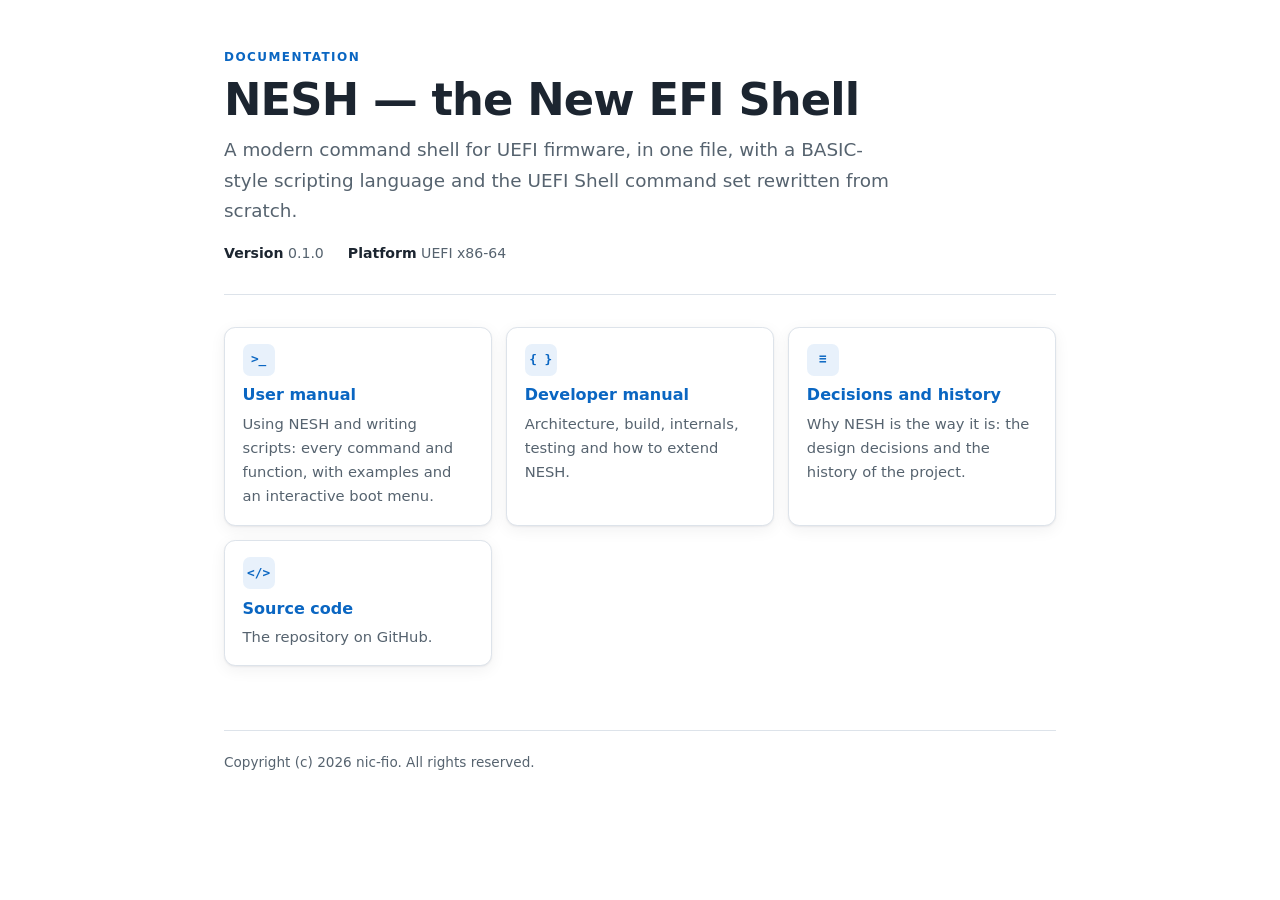
==== docs/index.html @ 36feeca3 "Docs: landing page for GitHub Pages, decisions link to GitHub Co-Authored-By: Claude Opus 5 (1M cont" ====
<!DOCTYPE html>
<html lang="en">
<head>
<meta charset="utf-8">
<meta name="viewport" content="width=device-width, initial-scale=1">
<title>NESH Documentation</title>
<meta name="description" content="Documentation of NESH, the New EFI Shell: user manual, developer manual, design decisions.">
<link rel="stylesheet" href="assets/docs.css">
<style>
  .home { max-width: 58rem; margin: 0 auto; padding: 3rem clamp(1rem, 4vw, 3rem) 4rem; }
  .home .cards { grid-template-columns: repeat(auto-fit, minmax(16rem, 1fr)); }
  .home .card { display: block; color: var(--text); text-decoration: none; }
  .home .card:hover { border-color: var(--accent); text-decoration: none; }
  .home .card h4 { color: var(--accent); }
</style>
</head>
<body>
<div class="home">
  <header class="titlepage">
    <div class="kicker">Documentation</div>
    <h1>NESH — the New EFI Shell</h1>
    <p class="lead">A modern command shell for UEFI firmware, in one file, with a BASIC-style scripting language and
    the UEFI Shell command set rewritten from scratch.</p>
    <div class="meta"><span><b>Version</b> 0.1.0</span><span><b>Platform</b> UEFI x86-64</span></div>
  </header>

  <div class="cards">
    <a class="card" href="user-manual.html"><div class="icon">&gt;_</div><h4>User manual</h4>
      <p>Using NESH and writing scripts: every command and function, with examples and an interactive boot menu.</p></a>
    <a class="card" href="developer-manual.html"><div class="icon">{ }</div><h4>Developer manual</h4>
      <p>Architecture, build, internals, testing and how to extend NESH.</p></a>
    <a class="card" href="https://github.com/nic-fio/NG-EFI_SHELL/blob/main/docs/decisions-and-history.md"><div class="icon">&#8801;</div><h4>Decisions and history</h4>
      <p>Why NESH is the way it is: the design decisions and the history of the project.</p></a>
    <a class="card" href="https://github.com/nic-fio/NG-EFI_SHELL"><div class="icon">&lt;/&gt;</div><h4>Source code</h4>
      <p>The repository on GitHub.</p></a>
  </div>

  <footer class="doc-footer">Copyright (c) 2026 nic-fio. All rights reserved.</footer>
</div>
</body>
</html>
---- docs/assets/docs.css ----
/* NESH documentation style (user and developer manuals). Works offline: no web fonts. */

:root {
  --bg: #ffffff;
  --bg-soft: #f6f8fa;
  --bg-side: #f8fafc;
  --text: #1c2530;
  --text-soft: #56636f;
  --border: #dde3ea;
  --accent: #0a66c2;
  --accent-strong: #084e96;
  --accent-soft: #e8f1fb;
  --code-bg: #f2f4f7;
  --code-text: #1c2530;
  --term-bg: #f7f9fb;
  --term-text: #1c2530;
  --term-prompt: #0a66c2;
  --term-dim: #6b7785;
  --term-ok: #15803d;
  --term-err: #b91c1c;
  --note: #0a66c2;
  --tip: #15803d;
  --warn: #b45309;
  --danger: #b91c1c;
  --kw: #7c3aed;
  --str: #b45309;
  --num: #0e7490;
  --com: #6b7785;
  --fn: #0a66c2;
  --shadow: 0 1px 2px rgba(15, 23, 32, .06), 0 4px 16px rgba(15, 23, 32, .06);
  --side-w: 19rem;
  color-scheme: light only;
}

* { box-sizing: border-box; }

html { scroll-padding-top: 1rem; }

body {
  margin: 0;
  background: var(--bg);
  color: var(--text);
  font: 16px/1.65 system-ui, -apple-system, "Segoe UI", Roboto, "Helvetica Neue", Arial, sans-serif;
  -webkit-font-smoothing: antialiased;
}

code, pre, kbd, .mono {
  font-family: ui-monospace, "SF Mono", "Cascadia Mono", "Segoe UI Mono", Menlo, Consolas, "DejaVu Sans Mono", monospace;
  font-size: .9em;
}

a { color: var(--accent); text-decoration: none; }
a:hover { text-decoration: underline; }

/* ---- layout ---- */

.layout {
  display: grid;
  grid-template-columns: var(--side-w) minmax(0, 1fr);
  min-height: 100vh;
}

.sidebar {
  position: sticky;
  top: 0;
  height: 100vh;
  overflow-y: auto;
  background: var(--bg-side);
  border-right: 1px solid var(--border);
  padding: 1.25rem 1rem 3rem;
  font-size: .9rem;
}

.brand {
  display: flex;
  align-items: center;
  gap: .6rem;
  margin: 0 .25rem 1rem;
}
.brand-logo {
  width: 2.1rem;
  height: 2.1rem;
  border-radius: .5rem;
  background: var(--accent);
  color: #fff;
  display: grid;
  place-items: center;
  font: 700 .8rem/1 ui-monospace, Menlo, Consolas, monospace;
  letter-spacing: .02em;
  flex: none;
}
.brand-text { line-height: 1.2; }
.brand-text strong { display: block; font-size: 1rem; }
.brand-text span { color: var(--text-soft); font-size: .8rem; }

.search {
  position: relative;
  margin: 0 0 1rem;
}
.search input {
  width: 100%;
  padding: .5rem .7rem .5rem 2rem;
  border: 1px solid var(--border);
  border-radius: .5rem;
  background: var(--bg);
  color: var(--text);
  font: inherit;
}
.search input:focus { outline: 2px solid var(--accent); outline-offset: -1px; }
.search::before {
  content: "";
  position: absolute;
  left: .7rem;
  top: 50%;
  width: .6rem;
  height: .6rem;
  border: 2px solid var(--text-soft);
  border-radius: 50%;
  transform: translateY(-65%);
}
.search::after {
  content: "";
  position: absolute;
  left: 1.25rem;
  top: 58%;
  width: .35rem;
  height: 2px;
  background: var(--text-soft);
  transform: rotate(45deg);
}
.search-results {
  position: absolute;
  z-index: 20;
  left: 0;
  right: 0;
  top: calc(100% + .25rem);
  background: var(--bg);
  border: 1px solid var(--border);
  border-radius: .5rem;
  box-shadow: var(--shadow);
  max-height: 60vh;
  overflow-y: auto;
  display: none;
}
.search-results.open { display: block; }
.search-results a {
  display: block;
  padding: .45rem .7rem;
  color: var(--text);
  border-bottom: 1px solid var(--border);
}
.search-results a:last-child { border-bottom: 0; }
.search-results a.active, .search-results a:hover { background: var(--accent-soft); text-decoration: none; }
.search-results .kind { float: right; color: var(--text-soft); font-size: .75rem; margin-left: .5rem; }
.search-results .empty { padding: .6rem .7rem; color: var(--text-soft); }

.toc ol { list-style: none; margin: 0; padding: 0; }
.toc > ol > li { margin: .1rem 0; }
.toc a {
  display: block;
  padding: .22rem .5rem;
  border-radius: .35rem;
  color: var(--text-soft);
}
.toc a:hover { background: var(--accent-soft); color: var(--text); text-decoration: none; }
.toc a.current { color: var(--accent-strong); background: var(--accent-soft); font-weight: 600; }
.toc > ol > li > a { color: var(--text); font-weight: 550; }
.toc ol ol { padding-left: .9rem; display: none; border-left: 1px solid var(--border); margin-left: .6rem; }
.toc li.open > ol { display: block; }
.toc .num { color: var(--text-soft); font-variant-numeric: tabular-nums; margin-right: .35rem; font-weight: 400; }

.side-tools {
  display: flex;
  gap: .4rem;
  margin: 1.2rem .25rem 0;
  flex-wrap: wrap;
}
.btn {
  border: 1px solid var(--border);
  background: var(--bg);
  color: var(--text);
  border-radius: .45rem;
  padding: .3rem .6rem;
  font: inherit;
  font-size: .8rem;
  cursor: pointer;
}
.btn:hover { border-color: var(--accent); color: var(--accent); }

.topbar { display: none; }

main {
  padding: 2.5rem clamp(1rem, 4vw, 3.5rem) 6rem;
  max-width: 58rem;
  width: 100%;
}

/* ---- title page ---- */

.titlepage {
  border-bottom: 1px solid var(--border);
  padding-bottom: 1.75rem;
  margin-bottom: 2rem;
}
.titlepage .kicker {
  text-transform: uppercase;
  letter-spacing: .12em;
  font-size: .75rem;
  font-weight: 700;
  color: var(--accent);
}
.titlepage h1 {
  font-size: clamp(2rem, 4vw, 2.8rem);
  line-height: 1.15;
  margin: .4rem 0 .6rem;
  letter-spacing: -.02em;
}
.titlepage .lead { font-size: 1.15rem; color: var(--text-soft); margin: 0 0 1rem; max-width: 42rem; }
.meta { display: flex; gap: 1.5rem; flex-wrap: wrap; color: var(--text-soft); font-size: .88rem; }
.meta b { color: var(--text); font-weight: 600; }

/* ---- headings and text ---- */

h2, h3, h4 { line-height: 1.3; scroll-margin-top: 1rem; }
h2 {
  font-size: 1.75rem;
  margin: 3.5rem 0 1rem;
  padding-top: 1.25rem;
  border-top: 1px solid var(--border);
  letter-spacing: -.01em;
}
h3 { font-size: 1.3rem; margin: 2.2rem 0 .7rem; }
h4 { font-size: 1.05rem; margin: 1.6rem 0 .5rem; }
.secnum { color: var(--accent); margin-right: .5rem; font-variant-numeric: tabular-nums; }
.anchor {
  margin-left: .4rem;
  color: var(--border);
  font-weight: 400;
  opacity: 0;
  transition: opacity .15s;
}
h2:hover .anchor, h3:hover .anchor, h4:hover .anchor { opacity: 1; }
.anchor:hover { color: var(--accent); text-decoration: none; }

p, ul, ol, dl { margin: 0 0 1rem; }
li { margin: .2rem 0; }
.chapter-intro { font-size: 1.07rem; color: var(--text-soft); }

:not(pre) > code {
  background: var(--code-bg);
  color: var(--code-text);
  padding: .1em .35em;
  border-radius: .3rem;
  font-size: .86em;
  white-space: nowrap;
}

kbd {
  display: inline-block;
  padding: .05em .45em;
  border: 1px solid var(--border);
  border-bottom-width: 2px;
  border-radius: .3rem;
  background: var(--bg-soft);
  font-size: .8em;
  line-height: 1.5;
  white-space: nowrap;
}

hr { border: 0; border-top: 1px solid var(--border); margin: 2rem 0; }

/* ---- code ---- */

.codewrap { position: relative; margin: 0 0 1.2rem; }
.codewrap .label {
  position: absolute;
  top: 0;
  left: .9rem;
  transform: translateY(-50%);
  font: 600 .72rem/1 ui-monospace, Menlo, Consolas, monospace;
  background: var(--accent);
  color: #fff;
  padding: .25rem .45rem;
  border-radius: .3rem;
}
.terminal-wrap .label { background: #64748b; }

pre {
  margin: 0;
  padding: 1rem 1.1rem;
  overflow-x: auto;
  border-radius: .6rem;
  line-height: 1.55;
  tab-size: 4;
}
pre.code {
  background: var(--code-bg);
  color: var(--code-text);
  border: 1px solid var(--border);
}
.codewrap pre { padding-top: 1.25rem; }
pre.terminal {
  background: var(--term-bg);
  color: var(--term-text);
  border: 1px solid var(--border);
  border-left: 3px solid #94a3b8;
}
pre.terminal .prompt { color: var(--term-prompt); }
pre.terminal .cmdline { color: var(--text); font-weight: 700; }
pre.terminal .dim { color: var(--term-dim); }
pre.terminal .err { color: var(--term-err); }

.copy {
  position: absolute;
  top: .45rem;
  right: .45rem;
  opacity: 0;
  transition: opacity .15s;
  font-size: .72rem;
  padding: .2rem .5rem;
}
.codewrap:hover .copy, .copy:focus { opacity: 1; }

.tok-kw { color: var(--kw); font-weight: 600; }
.tok-str { color: var(--str); }
.tok-num { color: var(--num); }
.tok-com { color: var(--com); font-style: italic; }
.tok-fn { color: var(--fn); }
.tok-c-kw { color: var(--kw); font-weight: 600; }

/* ---- callouts ---- */

.callout {
  border: 1px solid var(--border);
  border-left: 4px solid var(--note);
  background: var(--bg-soft);
  border-radius: .5rem;
  padding: .8rem 1rem;
  margin: 0 0 1.2rem;
}
.callout > :last-child { margin-bottom: 0; }
.callout-title {
  display: block;
  font-weight: 700;
  font-size: .82rem;
  text-transform: uppercase;
  letter-spacing: .06em;
  margin-bottom: .3rem;
  color: var(--note);
}
.callout.tip { border-left-color: var(--tip); }
.callout.tip .callout-title { color: var(--tip); }
.callout.warning { border-left-color: var(--warn); }
.callout.warning .callout-title { color: var(--warn); }
.callout.danger { border-left-color: var(--danger); }
.callout.danger .callout-title { color: var(--danger); }

/* ---- tables ---- */

.table-wrap { overflow-x: auto; margin: 0 0 1.3rem; }
table {
  border-collapse: collapse;
  width: 100%;
  font-size: .92rem;
}
th, td {
  text-align: left;
  vertical-align: top;
  padding: .5rem .7rem;
  border-bottom: 1px solid var(--border);
}
thead th {
  background: var(--bg-soft);
  font-size: .78rem;
  text-transform: uppercase;
  letter-spacing: .05em;
  color: var(--text-soft);
  border-bottom: 2px solid var(--border);
}
tbody tr:hover { background: var(--bg-soft); }
td code { white-space: nowrap; }
.yes { color: var(--tip); font-weight: 700; }
.no { color: var(--danger); font-weight: 700; }

/* ---- cards and grids ---- */

.cards {
  display: grid;
  grid-template-columns: repeat(auto-fit, minmax(14rem, 1fr));
  gap: .9rem;
  margin: 0 0 1.5rem;
}
.card {
  border: 1px solid var(--border);
  border-radius: .7rem;
  padding: 1rem 1.1rem;
  background: var(--bg);
  box-shadow: var(--shadow);
}
.card h4 { margin: 0 0 .35rem; font-size: 1rem; }
.card p { margin: 0; color: var(--text-soft); font-size: .92rem; }
.card .icon {
  width: 2rem;
  height: 2rem;
  border-radius: .45rem;
  background: var(--accent-soft);
  color: var(--accent);
  display: grid;
  place-items: center;
  font: 700 .8rem/1 ui-monospace, Menlo, Consolas, monospace;
  margin-bottom: .6rem;
}

.steps { counter-reset: step; list-style: none; padding-left: 0; }
.steps > li {
  counter-increment: step;
  position: relative;
  padding-left: 2.6rem;
  margin: 0 0 1rem;
}
.steps > li::before {
  content: counter(step);
  position: absolute;
  left: 0;
  top: .05rem;
  width: 1.8rem;
  height: 1.8rem;
  border-radius: 50%;
  background: var(--accent);
  color: #fff;
  font-weight: 700;
  font-size: .85rem;
  display: grid;
  place-items: center;
}

/* ---- diagrams ---- */

figure { margin: 0 0 1.5rem; }
figure .mermaid {
  background: var(--bg);
  border: 1px solid var(--border);
  border-radius: .6rem;
  padding: 1rem;
  text-align: center;
  overflow-x: auto;
}
figcaption { font-size: .85rem; color: var(--text-soft); text-align: center; margin-top: .5rem; }
.mermaid:not([data-processed]) { color: transparent; min-height: 4rem; }

/* ---- definition lists (functions) ---- */

dl.defs dt {
  font-family: ui-monospace, Menlo, Consolas, monospace;
  font-size: .92rem;
  font-weight: 600;
  margin-top: .9rem;
  scroll-margin-top: 1rem;
}
dl.defs dd { margin: .2rem 0 0 1.2rem; color: var(--text); }
dl.defs dd .sig { color: var(--text-soft); }

/* ---- command reference ---- */

.ref-group h3 { margin-top: 2.5rem; }
article.cmd {
  border: 1px solid var(--border);
  border-radius: .7rem;
  padding: .2rem 1.1rem 1rem;
  margin: 0 0 1rem;
  scroll-margin-top: 1rem;
}
article.cmd h4 { margin: .9rem 0 .2rem; font-size: 1.1rem; }
article.cmd h4 code { background: none; padding: 0; font-size: 1.05em; }
.cmd-summary { margin: 0 0 .6rem; color: var(--text-soft); }
pre.usage {
  background: var(--accent-soft);
  color: var(--text);
  padding: .5rem .8rem;
  border-radius: .45rem;
  margin: 0 0 .6rem;
  white-space: pre-wrap;
}
pre.cmd-help {
  background: var(--code-bg);
  padding: .7rem .9rem;
  border-radius: .45rem;
  font-size: .85rem;
}
.badge {
  display: inline-block;
  font: 600 .68rem/1 ui-monospace, Menlo, Consolas, monospace;
  padding: .22rem .4rem;
  border-radius: .3rem;
  background: var(--accent-soft);
  color: var(--accent);
  vertical-align: middle;
  margin-left: .35rem;
}
.ref-summary td:first-child { white-space: nowrap; width: 1%; }

/* ---- index ---- */

.index-letters { display: flex; flex-wrap: wrap; gap: .3rem; margin: 0 0 1.2rem; }
.index-letters a {
  display: inline-grid;
  place-items: center;
  min-width: 1.9rem;
  height: 1.9rem;
  border: 1px solid var(--border);
  border-radius: .35rem;
  font-weight: 600;
}
.index-group h4 { margin: 1.4rem 0 .4rem; color: var(--accent); }
.index-group ul { columns: 2 16rem; list-style: none; padding: 0; margin: 0; }
.index-group li { break-inside: avoid; margin: .12rem 0; }
.index-group .where { color: var(--text-soft); font-size: .82rem; }

.toc-print ol { padding-left: 1.4rem; }
.toc-print > ol > li { margin: .4rem 0; font-weight: 600; }
.toc-print ol ol { font-weight: 400; }
#contents { border-top: 0; margin-top: 0; padding-top: 0; }

.backtop {
  position: fixed;
  right: 1.2rem;
  bottom: 1.2rem;
  opacity: 0;
  pointer-events: none;
  transition: opacity .2s;
  box-shadow: var(--shadow);
}
.backtop.show { opacity: 1; pointer-events: auto; }

footer.doc-footer {
  margin-top: 4rem;
  padding-top: 1.2rem;
  border-top: 1px solid var(--border);
  color: var(--text-soft);
  font-size: .85rem;
}

/* ---- small screens ---- */

@media (max-width: 960px) {
  .layout { grid-template-columns: minmax(0, 1fr); }
  .topbar {
    display: flex;
    align-items: center;
    gap: .7rem;
    position: sticky;
    top: 0;
    z-index: 30;
    background: var(--bg);
    border-bottom: 1px solid var(--border);
    padding: .55rem 1rem;
  }
  .topbar strong { font-size: .95rem; }
  .sidebar {
    position: fixed;
    z-index: 40;
    left: 0;
    top: 0;
    width: min(21rem, 88vw);
    transform: translateX(-100%);
    transition: transform .2s;
    box-shadow: var(--shadow);
  }
  body.nav-open .sidebar { transform: none; }
  body.nav-open::after {
    content: "";
    position: fixed;
    inset: 0;
    background: rgba(0, 0, 0, .35);
    z-index: 35;
  }
  main { padding-top: 1.5rem; }
  html { scroll-padding-top: 3.5rem; }
  h2, h3, h4, article.cmd, dl.defs dt { scroll-margin-top: 3.5rem; }
}

/* ---- print ---- */

@media print {
  :root { --bg: #fff; --text: #000; --code-bg: #f4f4f4; }
  body { font-size: 10.5pt; }
  .sidebar, .topbar, .copy, .backtop, .anchor, .side-tools, .search { display: none !important; }
  .layout { display: block; }
  main { max-width: none; padding: 0; }
  h2 { break-before: page; border-top: 0; }
  h2, h3, h4 { break-after: avoid; }
  pre, table, figure, .callout, article.cmd { break-inside: avoid; }
  pre.terminal { background: #f4f4f4; color: #000; border: 1px solid #ccc; }
  pre.terminal .prompt, pre.terminal .cmdline { color: #000; }
  a { color: #000; }
}
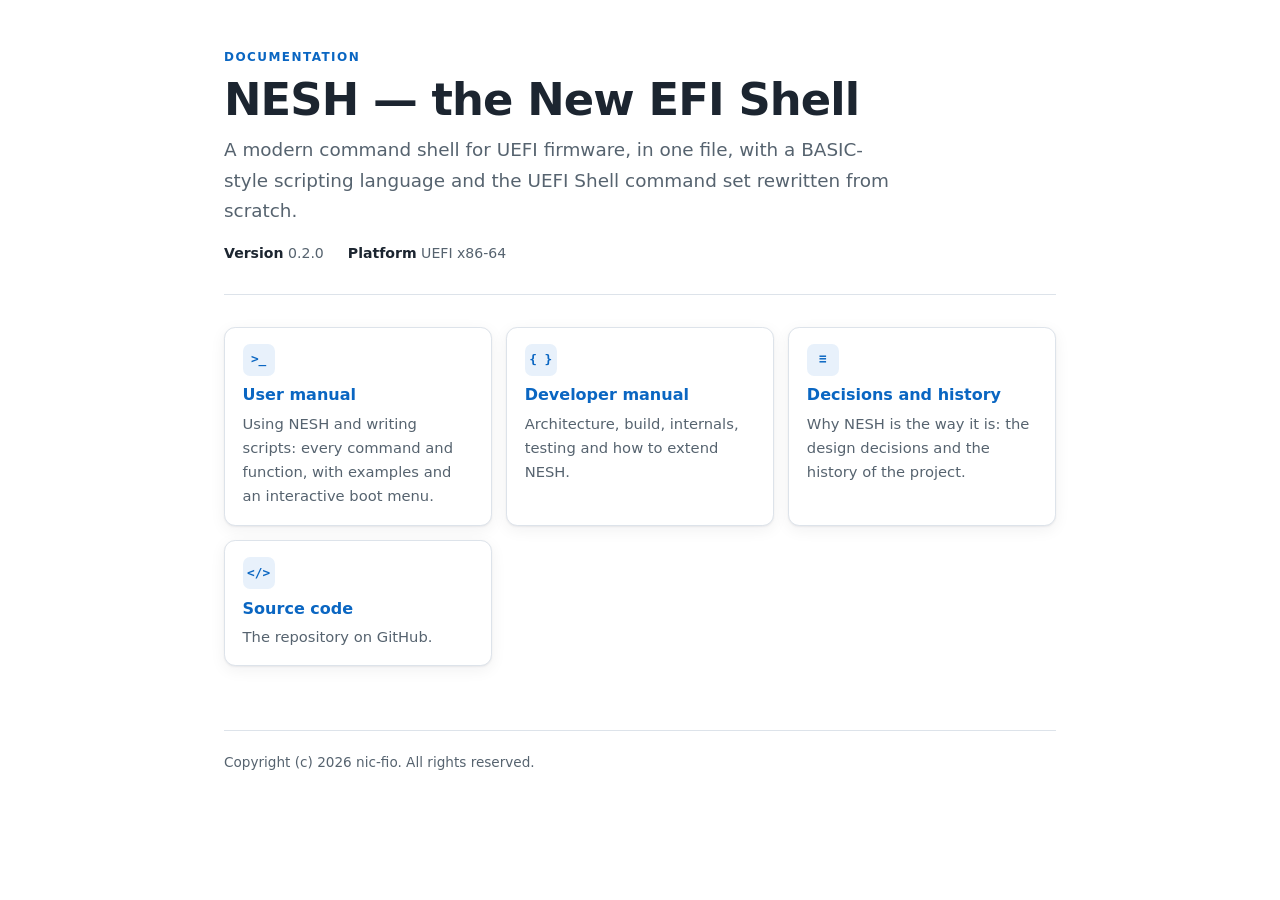
==== commit 9cb55ae4: "Release 0.2.0: version bump, release notes from the tag message Co-Authored-By: Claude Opus 5 (1M co" ====
--- a/docs/index.html
+++ b/docs/index.html
@@ -21,7 +21,7 @@
     <h1>NESH — the New EFI Shell</h1>
     <p class="lead">A modern command shell for UEFI firmware, in one file, with a BASIC-style scripting language and
     the UEFI Shell command set rewritten from scratch.</p>
-    <div class="meta"><span><b>Version</b> 0.1.0</span><span><b>Platform</b> UEFI x86-64</span></div>
+    <div class="meta"><span><b>Version</b> 0.2.0</span><span><b>Platform</b> UEFI x86-64</span></div>
   </header>
 
   <div class="cards">
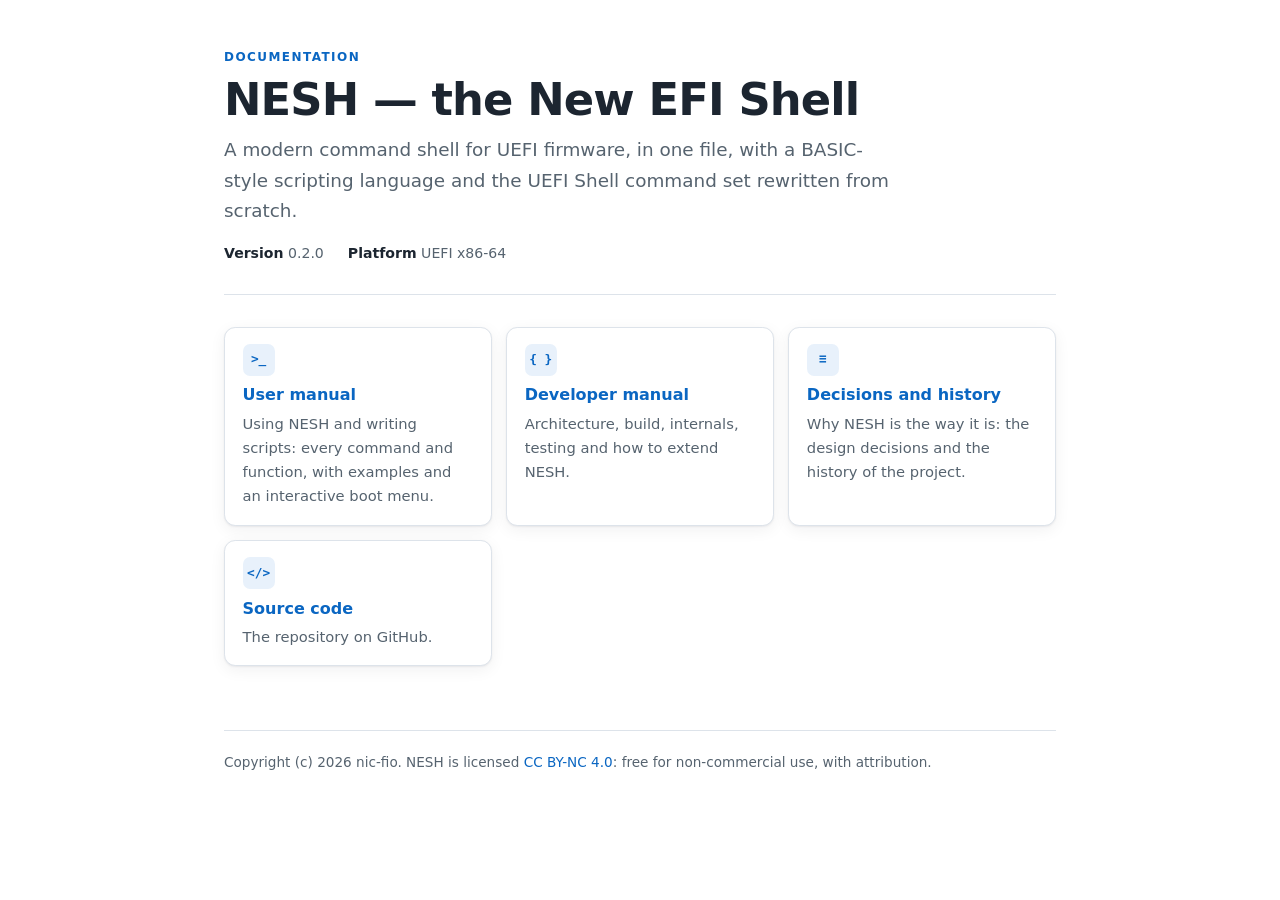
==== commit 043ed0ba: "License: CC BY-NC 4.0 instead of all rights reserved The owner's requirements (free use, free redist" ====
--- a/docs/index.html
+++ b/docs/index.html
@@ -35,7 +35,9 @@
       <p>The repository on GitHub.</p></a>
   </div>
 
-  <footer class="doc-footer">Copyright (c) 2026 nic-fio. All rights reserved.</footer>
+  <footer class="doc-footer">Copyright (c) 2026 nic-fio. NESH is licensed
+  <a href="https://github.com/nic-fio/NG-EFI_SHELL/blob/main/LICENSE">CC BY-NC 4.0</a>:
+  free for non-commercial use, with attribution.</footer>
 </div>
 </body>
 </html>
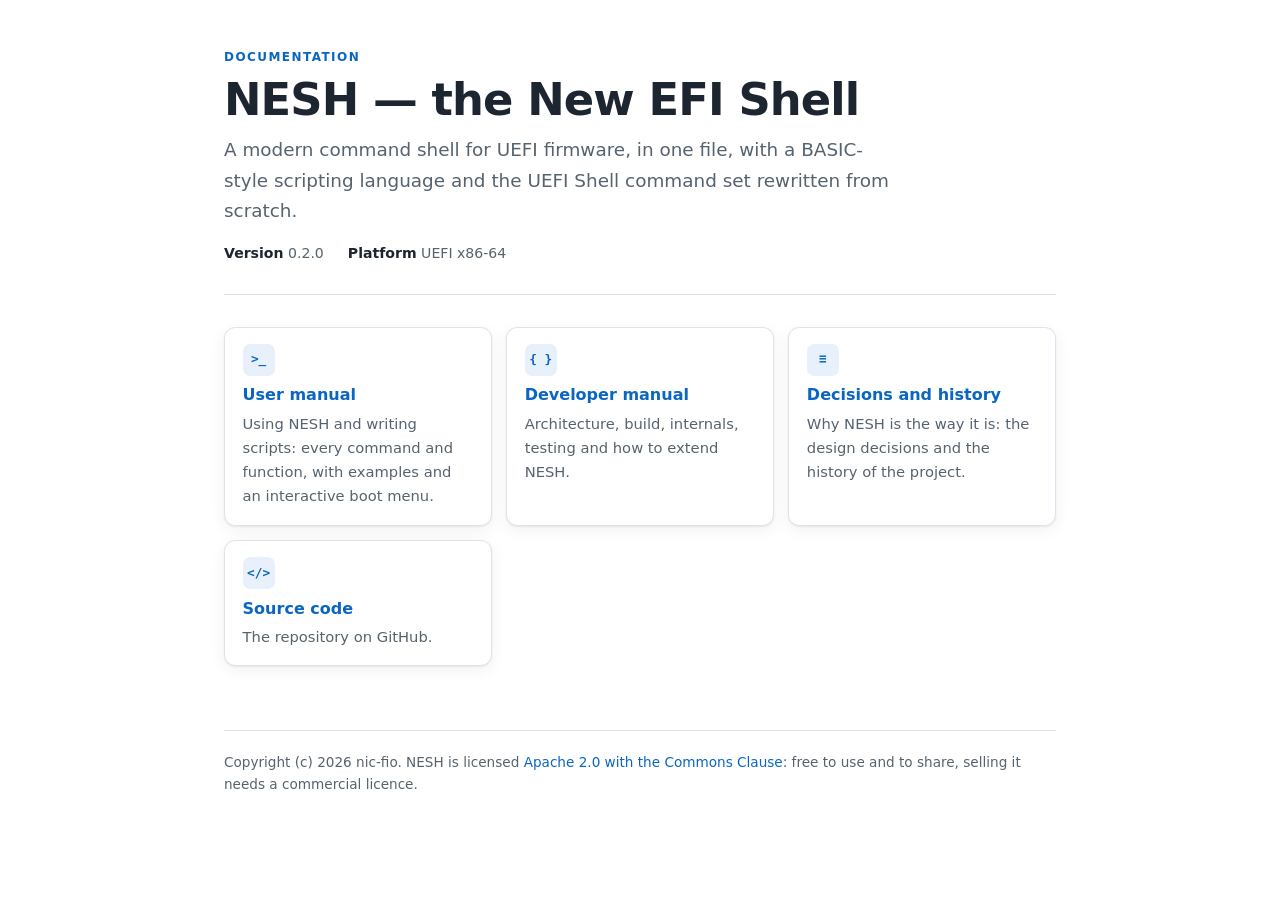
==== commit 18f16604: "License: Apache 2.0 with the Commons Clause instead of CC BY-NC CC BY-NC forbade every commercial us" ====
--- a/docs/index.html
+++ b/docs/index.html
@@ -36,8 +36,8 @@
   </div>
 
   <footer class="doc-footer">Copyright (c) 2026 nic-fio. NESH is licensed
-  <a href="https://github.com/nic-fio/NG-EFI_SHELL/blob/main/LICENSE">CC BY-NC 4.0</a>:
-  free for non-commercial use, with attribution.</footer>
+  <a href="https://github.com/nic-fio/NG-EFI_SHELL/blob/main/LICENSE">Apache 2.0 with the
+  Commons Clause</a>: free to use and to share, selling it needs a commercial licence.</footer>
 </div>
 </body>
 </html>
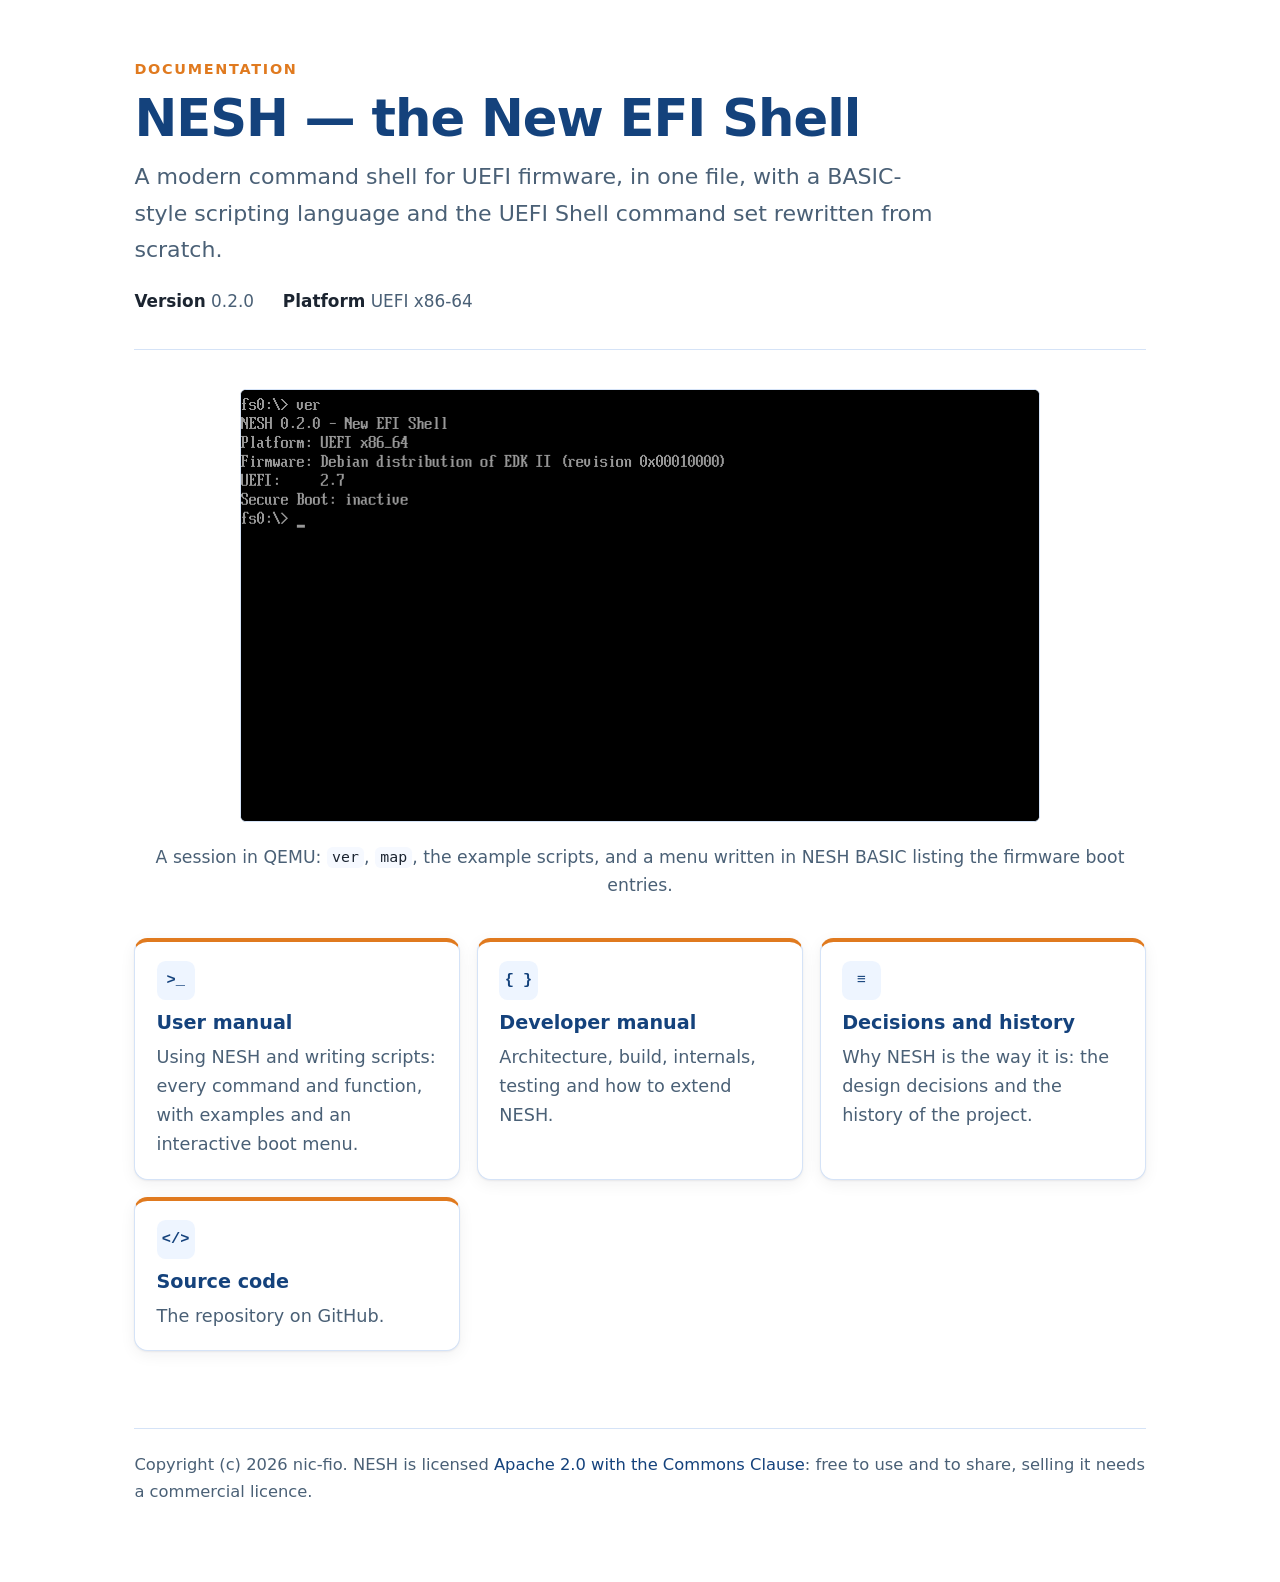
==== commit ab816711: "An animation of a NESH session in the README and on the doc landing page tools/record-demo.py boots " ====
--- a/docs/index.html
+++ b/docs/index.html
@@ -24,6 +24,13 @@
     <div class="meta"><span><b>Version</b> 0.2.0</span><span><b>Platform</b> UEFI x86-64</span></div>
   </header>
 
+  <figure class="demo">
+    <img src="assets/nesh-demo.gif" width="800" height="432"
+         alt="A NESH session: ver, map, ls of the examples folder, and a menu script picking a boot entry">
+    <figcaption>A session in QEMU: <code>ver</code>, <code>map</code>, the example scripts, and a menu written in
+    NESH BASIC listing the firmware boot entries.</figcaption>
+  </figure>
+
   <div class="cards">
     <a class="card" href="user-manual.html"><div class="icon">&gt;_</div><h4>User manual</h4>
       <p>Using NESH and writing scripts: every command and function, with examples and an interactive boot menu.</p></a>
--- a/docs/assets/docs.css
+++ b/docs/assets/docs.css
@@ -2,45 +2,50 @@
 
 :root {
   --bg: #ffffff;
-  --bg-soft: #f6f8fa;
-  --bg-side: #f8fafc;
-  --text: #1c2530;
-  --text-soft: #56636f;
-  --border: #dde3ea;
-  --accent: #0a66c2;
-  --accent-strong: #084e96;
-  --accent-soft: #e8f1fb;
-  --code-bg: #f2f4f7;
-  --code-text: #1c2530;
-  --term-bg: #f7f9fb;
-  --term-text: #1c2530;
-  --term-prompt: #0a66c2;
+  --bg-soft: #f6f9ff;
+  --bg-side: #eef5ff;
+  --text: #1b2430;
+  --text-soft: #4a6076;
+  --border: #d5e3f7;
+  --accent: #14427c;          /* deep blue: headings, sidebar, table heads */
+  --accent-strong: #1f5596;
+  --accent-soft: #eef5ff;
+  --mark: #e07a1f;            /* orange: rules under headings, badges, cards */
+  --mark-soft: #fff0e0;
+  --mark-strong: #c2610f;
+  --code-bg: #f6f9ff;
+  --code-text: #1b2430;
+  --term-bg: #fbfcfe;
+  --term-text: #1b2430;
+  --term-prompt: #14427c;
   --term-dim: #6b7785;
   --term-ok: #15803d;
   --term-err: #b91c1c;
-  --note: #0a66c2;
+  --note: #1f5596;
   --tip: #15803d;
   --warn: #b45309;
   --danger: #b91c1c;
   --kw: #7c3aed;
   --str: #b45309;
   --num: #0e7490;
-  --com: #6b7785;
-  --fn: #0a66c2;
+  --com: #7f93a8;
+  --fn: #1f5596;
   --shadow: 0 1px 2px rgba(15, 23, 32, .06), 0 4px 16px rgba(15, 23, 32, .06);
-  --side-w: 19rem;
+  --side-w: 17rem;
   color-scheme: light only;
 }
 
 * { box-sizing: border-box; }
 
-html { scroll-padding-top: 1rem; }
+/* Everything is sized in rem, so this one value scales the whole page:
+ * 120% = the 16px default becomes 19.2px. */
+html { font-size: 120%; scroll-padding-top: 1rem; }
 
 body {
   margin: 0;
   background: var(--bg);
   color: var(--text);
-  font: 16px/1.65 system-ui, -apple-system, "Segoe UI", Roboto, "Helvetica Neue", Arial, sans-serif;
+  font: 1rem/1.65 system-ui, -apple-system, "Segoe UI", Roboto, "Helvetica Neue", Arial, sans-serif;
   -webkit-font-smoothing: antialiased;
 }
 
@@ -65,8 +70,8 @@
   top: 0;
   height: 100vh;
   overflow-y: auto;
-  background: var(--bg-side);
-  border-right: 1px solid var(--border);
+  background: linear-gradient(180deg, #dbeafe 0%, #eef5ff 42%, #eef5ff 100%);
+  border-right: 1px solid #c7dcf7;
   padding: 1.25rem 1rem 3rem;
   font-size: .9rem;
 }
@@ -90,7 +95,7 @@
   flex: none;
 }
 .brand-text { line-height: 1.2; }
-.brand-text strong { display: block; font-size: 1rem; }
+.brand-text strong { display: block; font-size: 1rem; color: var(--accent); }
 .brand-text span { color: var(--text-soft); font-size: .8rem; }
 
 .search {
@@ -106,6 +111,7 @@
   color: var(--text);
   font: inherit;
 }
+.search input { background: #fff; }
 .search input:focus { outline: 2px solid var(--accent); outline-offset: -1px; }
 .search::before {
   content: "";
@@ -162,12 +168,12 @@
   border-radius: .35rem;
   color: var(--text-soft);
 }
-.toc a:hover { background: var(--accent-soft); color: var(--text); text-decoration: none; }
-.toc a.current { color: var(--accent-strong); background: var(--accent-soft); font-weight: 600; }
-.toc > ol > li > a { color: var(--text); font-weight: 550; }
+.toc a:hover { background: #ffffff; color: var(--accent); text-decoration: none; }
+.toc a.current { color: var(--accent); background: #ffffff; font-weight: 600; box-shadow: inset 3px 0 0 var(--mark); }
+.toc > ol > li > a { color: #24425f; font-weight: 550; }
 .toc ol ol { padding-left: .9rem; display: none; border-left: 1px solid var(--border); margin-left: .6rem; }
 .toc li.open > ol { display: block; }
-.toc .num { color: var(--text-soft); font-variant-numeric: tabular-nums; margin-right: .35rem; font-weight: 400; }
+.toc .num { color: #8fb3db; font-variant-numeric: tabular-nums; margin-right: .45rem; font-weight: 600; }
 
 .side-tools {
   display: flex;
@@ -191,7 +197,7 @@
 
 main {
   padding: 2.5rem clamp(1rem, 4vw, 3.5rem) 6rem;
-  max-width: 58rem;
+  max-width: 54rem;
   width: 100%;
 }
 
@@ -207,9 +213,10 @@
   letter-spacing: .12em;
   font-size: .75rem;
   font-weight: 700;
+  color: var(--mark);
+}
+.titlepage h1 {
   color: var(--accent);
-}
-.titlepage h1 {
   font-size: clamp(2rem, 4vw, 2.8rem);
   line-height: 1.15;
   margin: .4rem 0 .6rem;
@@ -225,13 +232,14 @@
 h2 {
   font-size: 1.75rem;
   margin: 3.5rem 0 1rem;
-  padding-top: 1.25rem;
-  border-top: 1px solid var(--border);
+  padding-bottom: .35rem;
+  border-bottom: 3px solid var(--mark);
+  color: var(--accent);
   letter-spacing: -.01em;
 }
-h3 { font-size: 1.3rem; margin: 2.2rem 0 .7rem; }
+h3 { font-size: 1.3rem; margin: 2.2rem 0 .7rem; color: var(--accent-strong); }
 h4 { font-size: 1.05rem; margin: 1.6rem 0 .5rem; }
-.secnum { color: var(--accent); margin-right: .5rem; font-variant-numeric: tabular-nums; }
+.secnum { color: var(--mark); margin-right: .5rem; font-variant-numeric: tabular-nums; }
 .anchor {
   margin-left: .4rem;
   color: var(--border);
@@ -283,7 +291,7 @@
   padding: .25rem .45rem;
   border-radius: .3rem;
 }
-.terminal-wrap .label { background: #64748b; }
+.terminal-wrap .label { background: #4a6076; }
 
 pre {
   margin: 0;
@@ -298,12 +306,13 @@
   color: var(--code-text);
   border: 1px solid var(--border);
 }
+pre.code, pre.terminal { border-radius: .6rem; }
 .codewrap pre { padding-top: 1.25rem; }
 pre.terminal {
   background: var(--term-bg);
   color: var(--term-text);
   border: 1px solid var(--border);
-  border-left: 3px solid #94a3b8;
+  border-left: 4px solid var(--accent);
 }
 pre.terminal .prompt { color: var(--term-prompt); }
 pre.terminal .cmdline { color: var(--text); font-weight: 700; }
@@ -332,9 +341,9 @@
 
 .callout {
   border: 1px solid var(--border);
-  border-left: 4px solid var(--note);
-  background: var(--bg-soft);
-  border-radius: .5rem;
+  border-left: 5px solid var(--note);
+  background: var(--accent-soft);
+  border-radius: .6rem;
   padding: .8rem 1rem;
   margin: 0 0 1.2rem;
 }
@@ -348,10 +357,10 @@
   margin-bottom: .3rem;
   color: var(--note);
 }
-.callout.tip { border-left-color: var(--tip); }
+.callout.tip { border-left-color: var(--tip); background: #eefaf0; }
 .callout.tip .callout-title { color: var(--tip); }
-.callout.warning { border-left-color: var(--warn); }
-.callout.warning .callout-title { color: var(--warn); }
+.callout.warning { border-left-color: var(--mark); background: #fff5ea; }
+.callout.warning .callout-title { color: var(--mark-strong); }
 .callout.danger { border-left-color: var(--danger); }
 .callout.danger .callout-title { color: var(--danger); }
 
@@ -370,14 +379,15 @@
   border-bottom: 1px solid var(--border);
 }
 thead th {
-  background: var(--bg-soft);
+  background: var(--accent);
+  color: #fff;
   font-size: .78rem;
   text-transform: uppercase;
-  letter-spacing: .05em;
-  color: var(--text-soft);
-  border-bottom: 2px solid var(--border);
-}
-tbody tr:hover { background: var(--bg-soft); }
+  letter-spacing: .06em;
+  border-bottom: 0;
+}
+tbody tr:nth-child(even) { background: #f8fbff; }
+tbody tr:hover { background: var(--accent-soft); }
 td code { white-space: nowrap; }
 .yes { color: var(--tip); font-weight: 700; }
 .no { color: var(--danger); font-weight: 700; }
@@ -399,6 +409,7 @@
 }
 .card h4 { margin: 0 0 .35rem; font-size: 1rem; }
 .card p { margin: 0; color: var(--text-soft); font-size: .92rem; }
+.card { border-top: 4px solid var(--mark); }
 .card .icon {
   width: 2rem;
   height: 2rem;
@@ -465,6 +476,7 @@
 .ref-group h3 { margin-top: 2.5rem; }
 article.cmd {
   border: 1px solid var(--border);
+  border-top: 4px solid var(--mark);
   border-radius: .7rem;
   padding: .2rem 1.1rem 1rem;
   margin: 0 0 1rem;
@@ -492,8 +504,8 @@
   font: 600 .68rem/1 ui-monospace, Menlo, Consolas, monospace;
   padding: .22rem .4rem;
   border-radius: .3rem;
-  background: var(--accent-soft);
-  color: var(--accent);
+  background: var(--mark-soft);
+  color: var(--mark-strong);
   vertical-align: middle;
   margin-left: .35rem;
 }
@@ -511,7 +523,8 @@
   border-radius: .35rem;
   font-weight: 600;
 }
-.index-group h4 { margin: 1.4rem 0 .4rem; color: var(--accent); }
+.index-group h4 { margin: 1.4rem 0 .4rem; color: var(--accent); border-bottom: 2px solid var(--mark);
+  display: inline-block; padding-right: 1rem; }
 .index-group ul { columns: 2 16rem; list-style: none; padding: 0; margin: 0; }
 .index-group li { break-inside: avoid; margin: .12rem 0; }
 .index-group .where { color: var(--text-soft); font-size: .82rem; }
@@ -542,7 +555,7 @@
 
 /* ---- small screens ---- */
 
-@media (max-width: 960px) {
+@media (max-width: 1100px) {
   .layout { grid-template-columns: minmax(0, 1fr); }
   .topbar {
     display: flex;
@@ -583,6 +596,7 @@
 
 @media print {
   :root { --bg: #fff; --text: #000; --code-bg: #f4f4f4; }
+  html { font-size: 100%; }
   body { font-size: 10.5pt; }
   .sidebar, .topbar, .copy, .backtop, .anchor, .side-tools, .search { display: none !important; }
   .layout { display: block; }
@@ -592,5 +606,16 @@
   pre, table, figure, .callout, article.cmd { break-inside: avoid; }
   pre.terminal { background: #f4f4f4; color: #000; border: 1px solid #ccc; }
   pre.terminal .prompt, pre.terminal .cmdline { color: #000; }
+  /* the coloured bars of the screen would eat ink on paper */
+  thead th { background: #fff !important; color: #000; border-bottom: 2px solid #000; }
+  h2 { color: #000; border-bottom: 2px solid #000; }
+  h3, .titlepage h1 { color: #000; }
+  tbody tr:nth-child(even) { background: #fff; }
   a { color: #000; }
 }
+
+/* the animation on the landing page */
+figure.demo { margin: 2rem 0; text-align: center; }
+figure.demo img { max-width: 100%; height: auto; border: 1px solid var(--border);
+                  border-radius: 6px; background: #000; }
+figure.demo figcaption { margin-top: .6rem; font-size: .9em; color: var(--text-soft); }
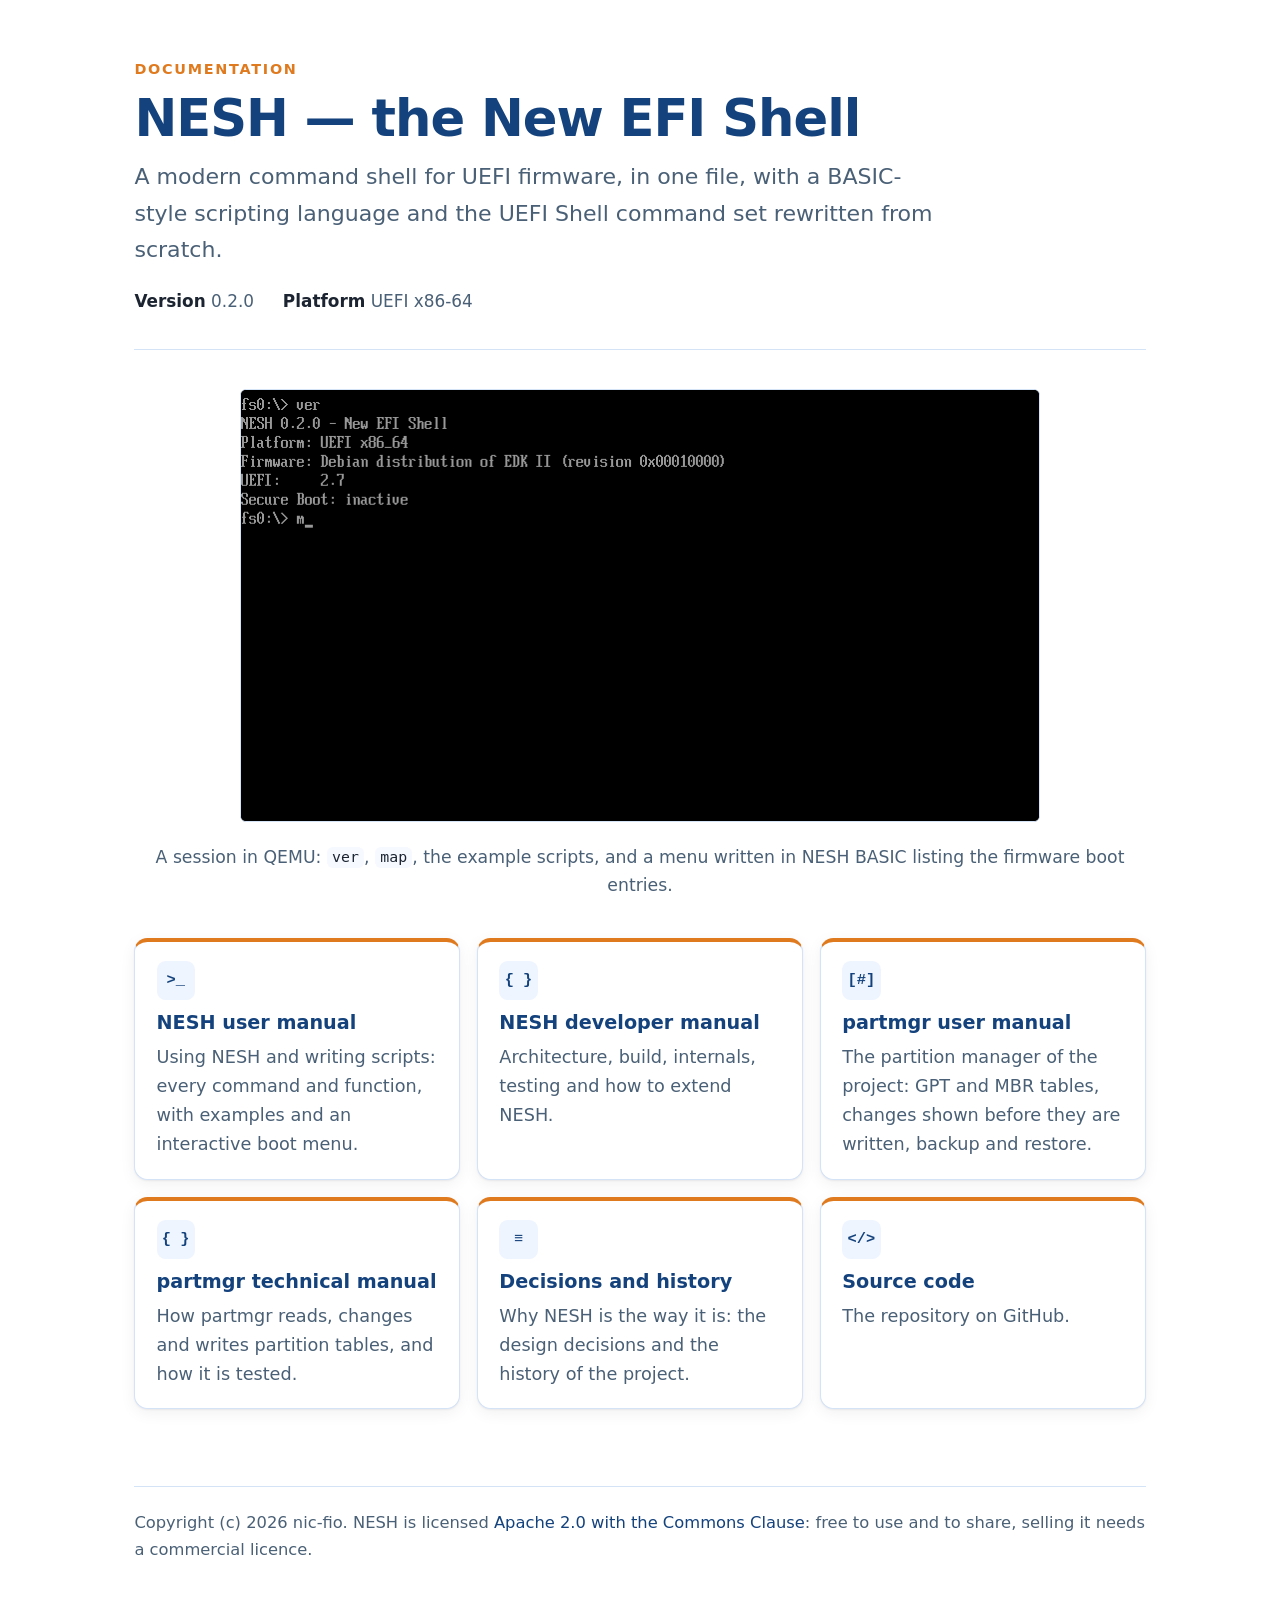
==== commit 41b56ddc: "partmgr: change tables on the screen, write them; its own two manuals The screen of a disk now chang" ====
--- a/docs/index.html
+++ b/docs/index.html
@@ -4,7 +4,7 @@
 <meta charset="utf-8">
 <meta name="viewport" content="width=device-width, initial-scale=1">
 <title>NESH Documentation</title>
-<meta name="description" content="Documentation of NESH, the New EFI Shell: user manual, developer manual, design decisions.">
+<meta name="description" content="Documentation of NESH, the New EFI Shell, and of partmgr, its partition manager: user manuals, technical manuals, design decisions.">
 <link rel="stylesheet" href="assets/docs.css">
 <style>
   .home { max-width: 58rem; margin: 0 auto; padding: 3rem clamp(1rem, 4vw, 3rem) 4rem; }
@@ -32,10 +32,14 @@
   </figure>
 
   <div class="cards">
-    <a class="card" href="user-manual.html"><div class="icon">&gt;_</div><h4>User manual</h4>
+    <a class="card" href="user-manual.html"><div class="icon">&gt;_</div><h4>NESH user manual</h4>
       <p>Using NESH and writing scripts: every command and function, with examples and an interactive boot menu.</p></a>
-    <a class="card" href="developer-manual.html"><div class="icon">{ }</div><h4>Developer manual</h4>
+    <a class="card" href="developer-manual.html"><div class="icon">{ }</div><h4>NESH developer manual</h4>
       <p>Architecture, build, internals, testing and how to extend NESH.</p></a>
+    <a class="card" href="partmgr-user-manual.html"><div class="icon">[#]</div><h4>partmgr user manual</h4>
+      <p>The partition manager of the project: GPT and MBR tables, changes shown before they are written, backup and restore.</p></a>
+    <a class="card" href="partmgr-developer-manual.html"><div class="icon">{ }</div><h4>partmgr technical manual</h4>
+      <p>How partmgr reads, changes and writes partition tables, and how it is tested.</p></a>
     <a class="card" href="https://github.com/nic-fio/NG-EFI_SHELL/blob/main/docs/decisions-and-history.md"><div class="icon">&#8801;</div><h4>Decisions and history</h4>
       <p>Why NESH is the way it is: the design decisions and the history of the project.</p></a>
     <a class="card" href="https://github.com/nic-fio/NG-EFI_SHELL"><div class="icon">&lt;/&gt;</div><h4>Source code</h4>
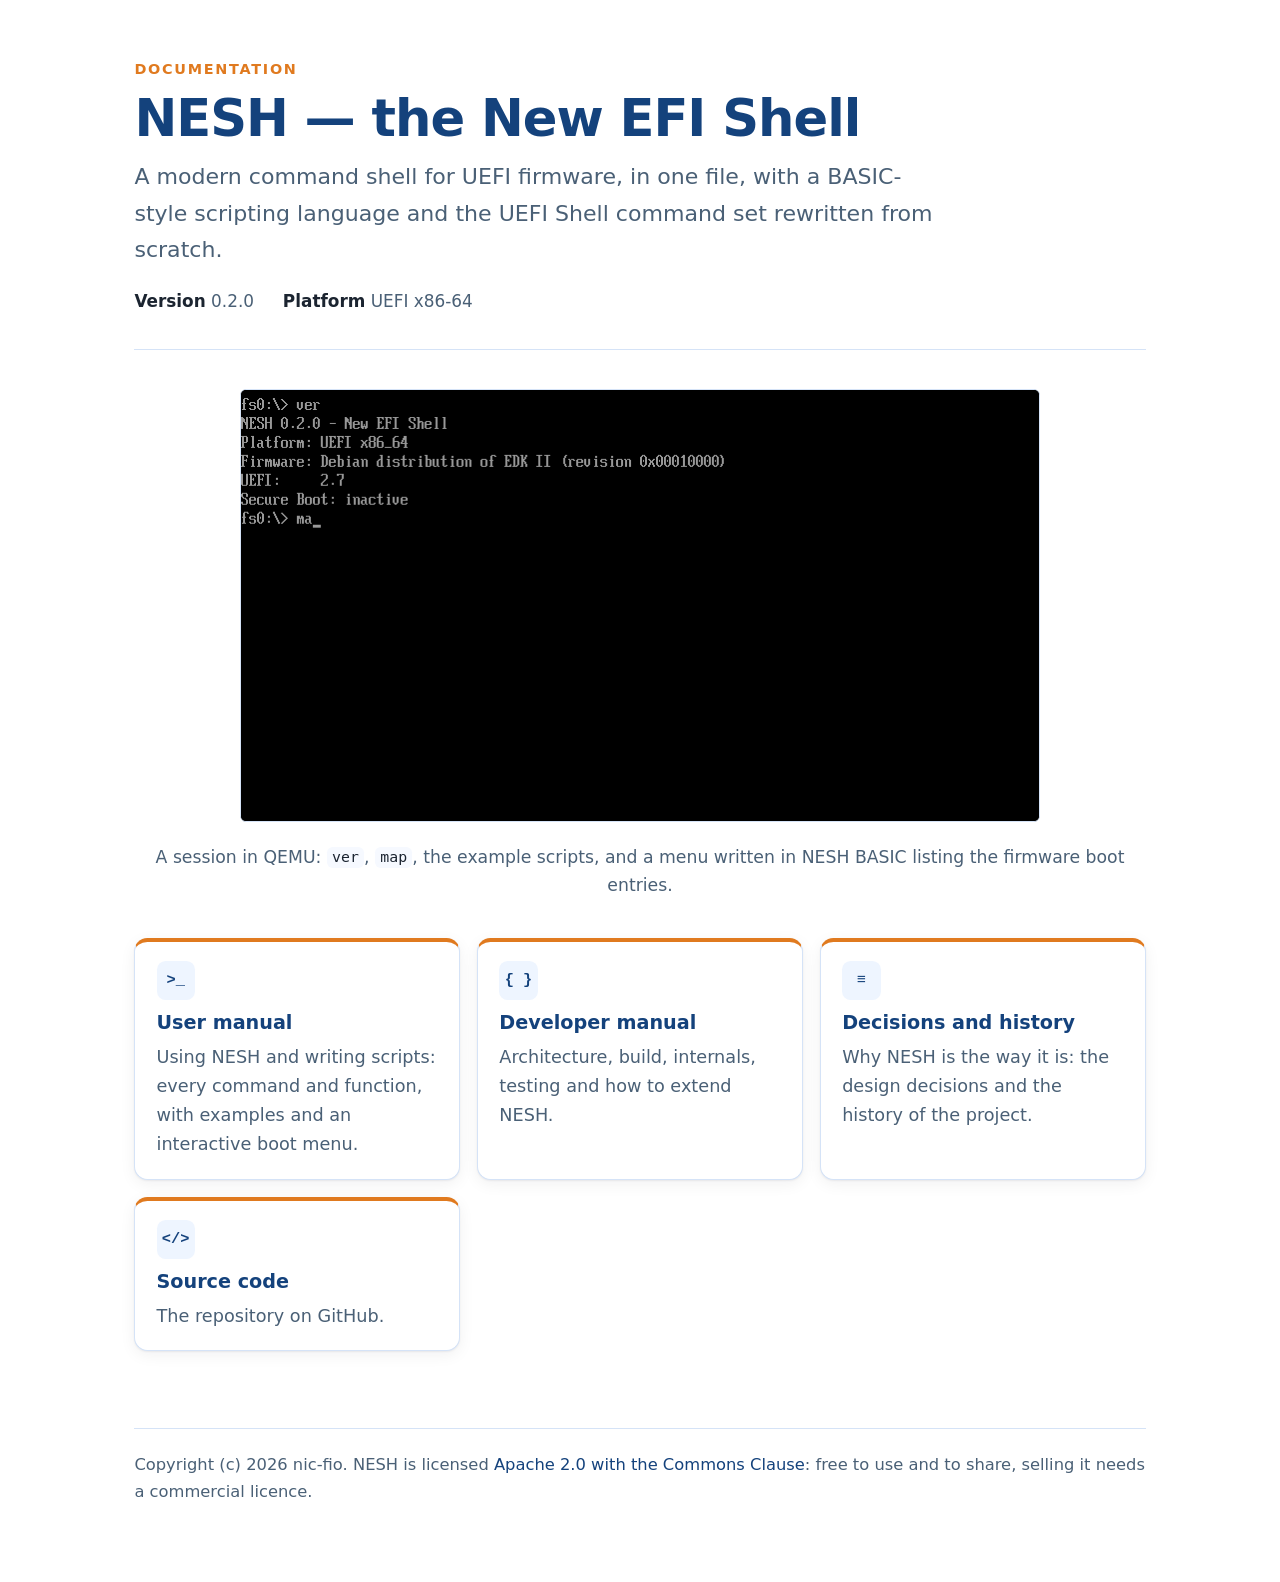
==== commit 1ff56f53: "Back to the state of ea29031: the partition manager leaves this repository The partition manager dev" ====
--- a/docs/index.html
+++ b/docs/index.html
@@ -4,7 +4,7 @@
 <meta charset="utf-8">
 <meta name="viewport" content="width=device-width, initial-scale=1">
 <title>NESH Documentation</title>
-<meta name="description" content="Documentation of NESH, the New EFI Shell, and of partmgr, its partition manager: user manuals, technical manuals, design decisions.">
+<meta name="description" content="Documentation of NESH, the New EFI Shell: user manual, developer manual, design decisions.">
 <link rel="stylesheet" href="assets/docs.css">
 <style>
   .home { max-width: 58rem; margin: 0 auto; padding: 3rem clamp(1rem, 4vw, 3rem) 4rem; }
@@ -32,14 +32,10 @@
   </figure>
 
   <div class="cards">
-    <a class="card" href="user-manual.html"><div class="icon">&gt;_</div><h4>NESH user manual</h4>
+    <a class="card" href="user-manual.html"><div class="icon">&gt;_</div><h4>User manual</h4>
       <p>Using NESH and writing scripts: every command and function, with examples and an interactive boot menu.</p></a>
-    <a class="card" href="developer-manual.html"><div class="icon">{ }</div><h4>NESH developer manual</h4>
+    <a class="card" href="developer-manual.html"><div class="icon">{ }</div><h4>Developer manual</h4>
       <p>Architecture, build, internals, testing and how to extend NESH.</p></a>
-    <a class="card" href="partmgr-user-manual.html"><div class="icon">[#]</div><h4>partmgr user manual</h4>
-      <p>The partition manager of the project: GPT and MBR tables, changes shown before they are written, backup and restore.</p></a>
-    <a class="card" href="partmgr-developer-manual.html"><div class="icon">{ }</div><h4>partmgr technical manual</h4>
-      <p>How partmgr reads, changes and writes partition tables, and how it is tested.</p></a>
     <a class="card" href="https://github.com/nic-fio/NG-EFI_SHELL/blob/main/docs/decisions-and-history.md"><div class="icon">&#8801;</div><h4>Decisions and history</h4>
       <p>Why NESH is the way it is: the design decisions and the history of the project.</p></a>
     <a class="card" href="https://github.com/nic-fio/NG-EFI_SHELL"><div class="icon">&lt;/&gt;</div><h4>Source code</h4>
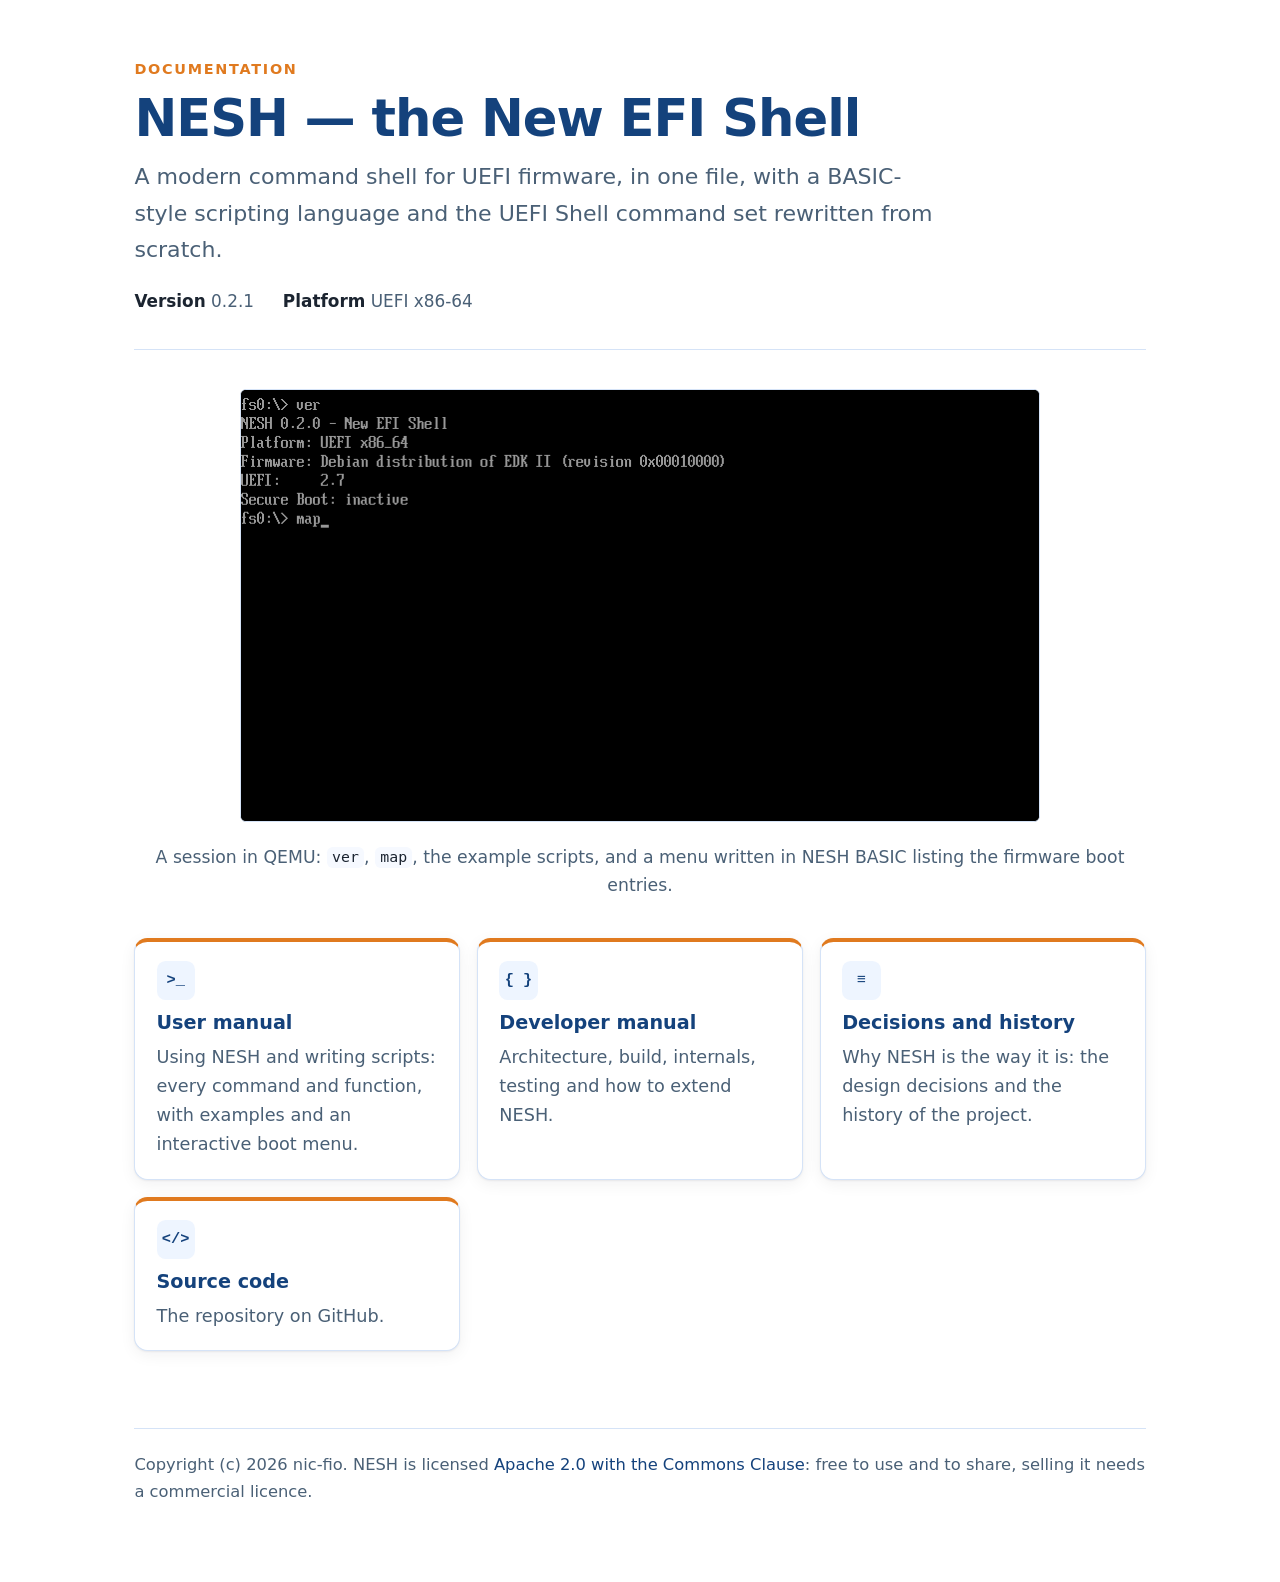
==== commit 12012d30: "Version 0.2.1 Co-Authored-By: Claude Opus 5.5 (1M context) <noreply@anthropic.com>" ====
--- a/docs/index.html
+++ b/docs/index.html
@@ -21,7 +21,7 @@
     <h1>NESH — the New EFI Shell</h1>
     <p class="lead">A modern command shell for UEFI firmware, in one file, with a BASIC-style scripting language and
     the UEFI Shell command set rewritten from scratch.</p>
-    <div class="meta"><span><b>Version</b> 0.2.0</span><span><b>Platform</b> UEFI x86-64</span></div>
+    <div class="meta"><span><b>Version</b> 0.2.1</span><span><b>Platform</b> UEFI x86-64</span></div>
   </header>
 
   <figure class="demo">
